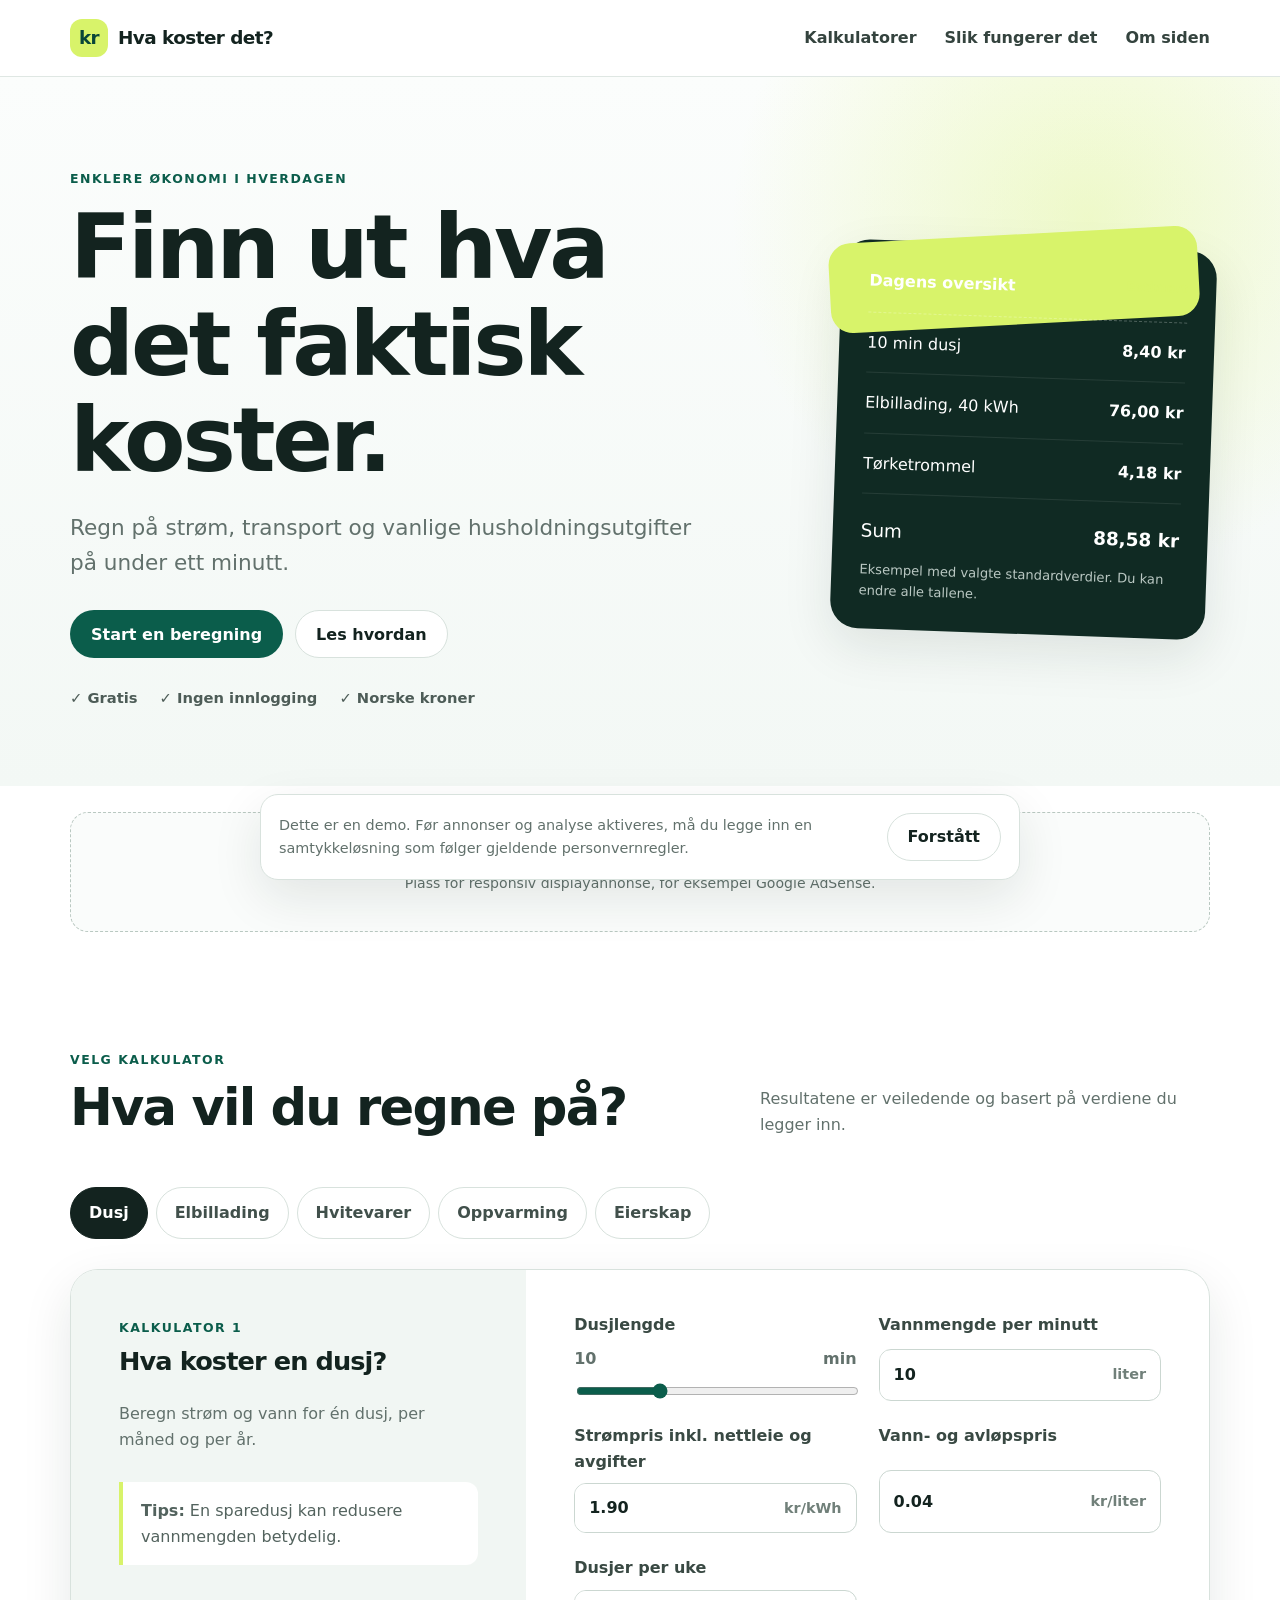
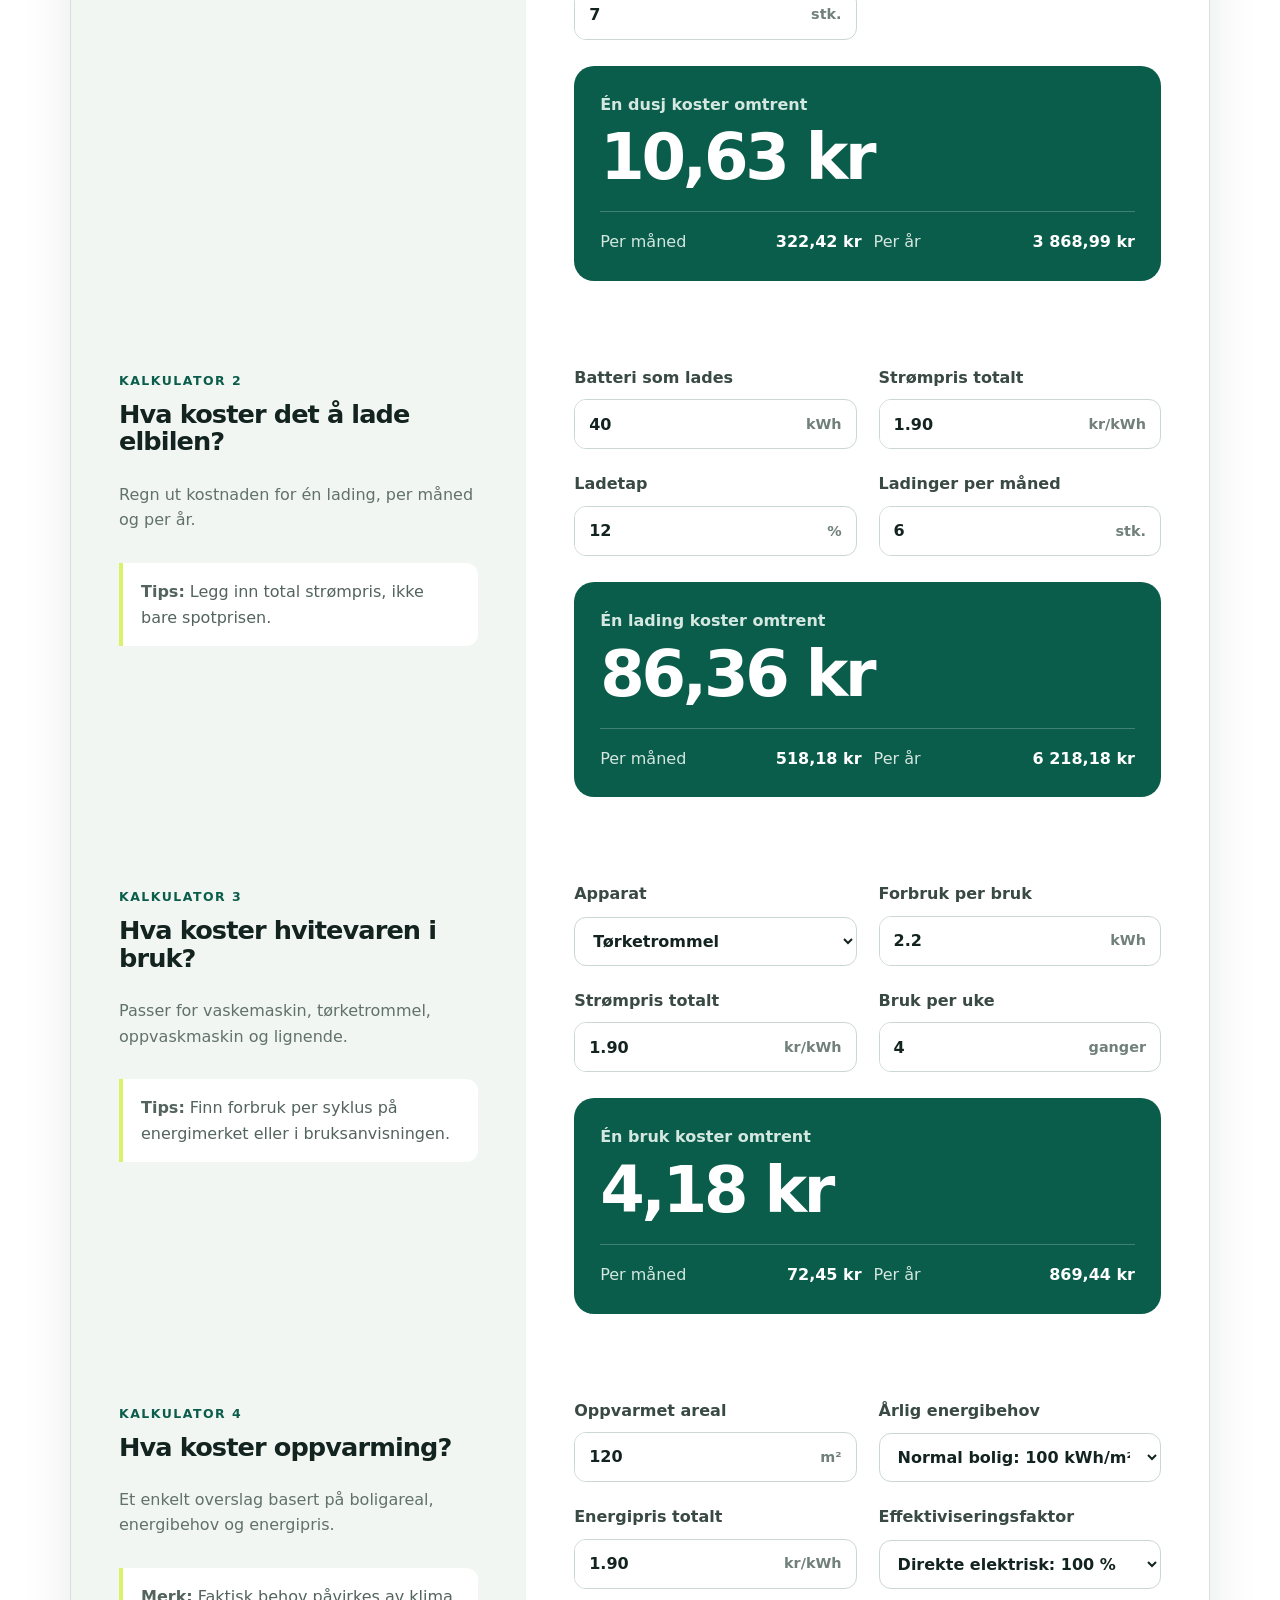
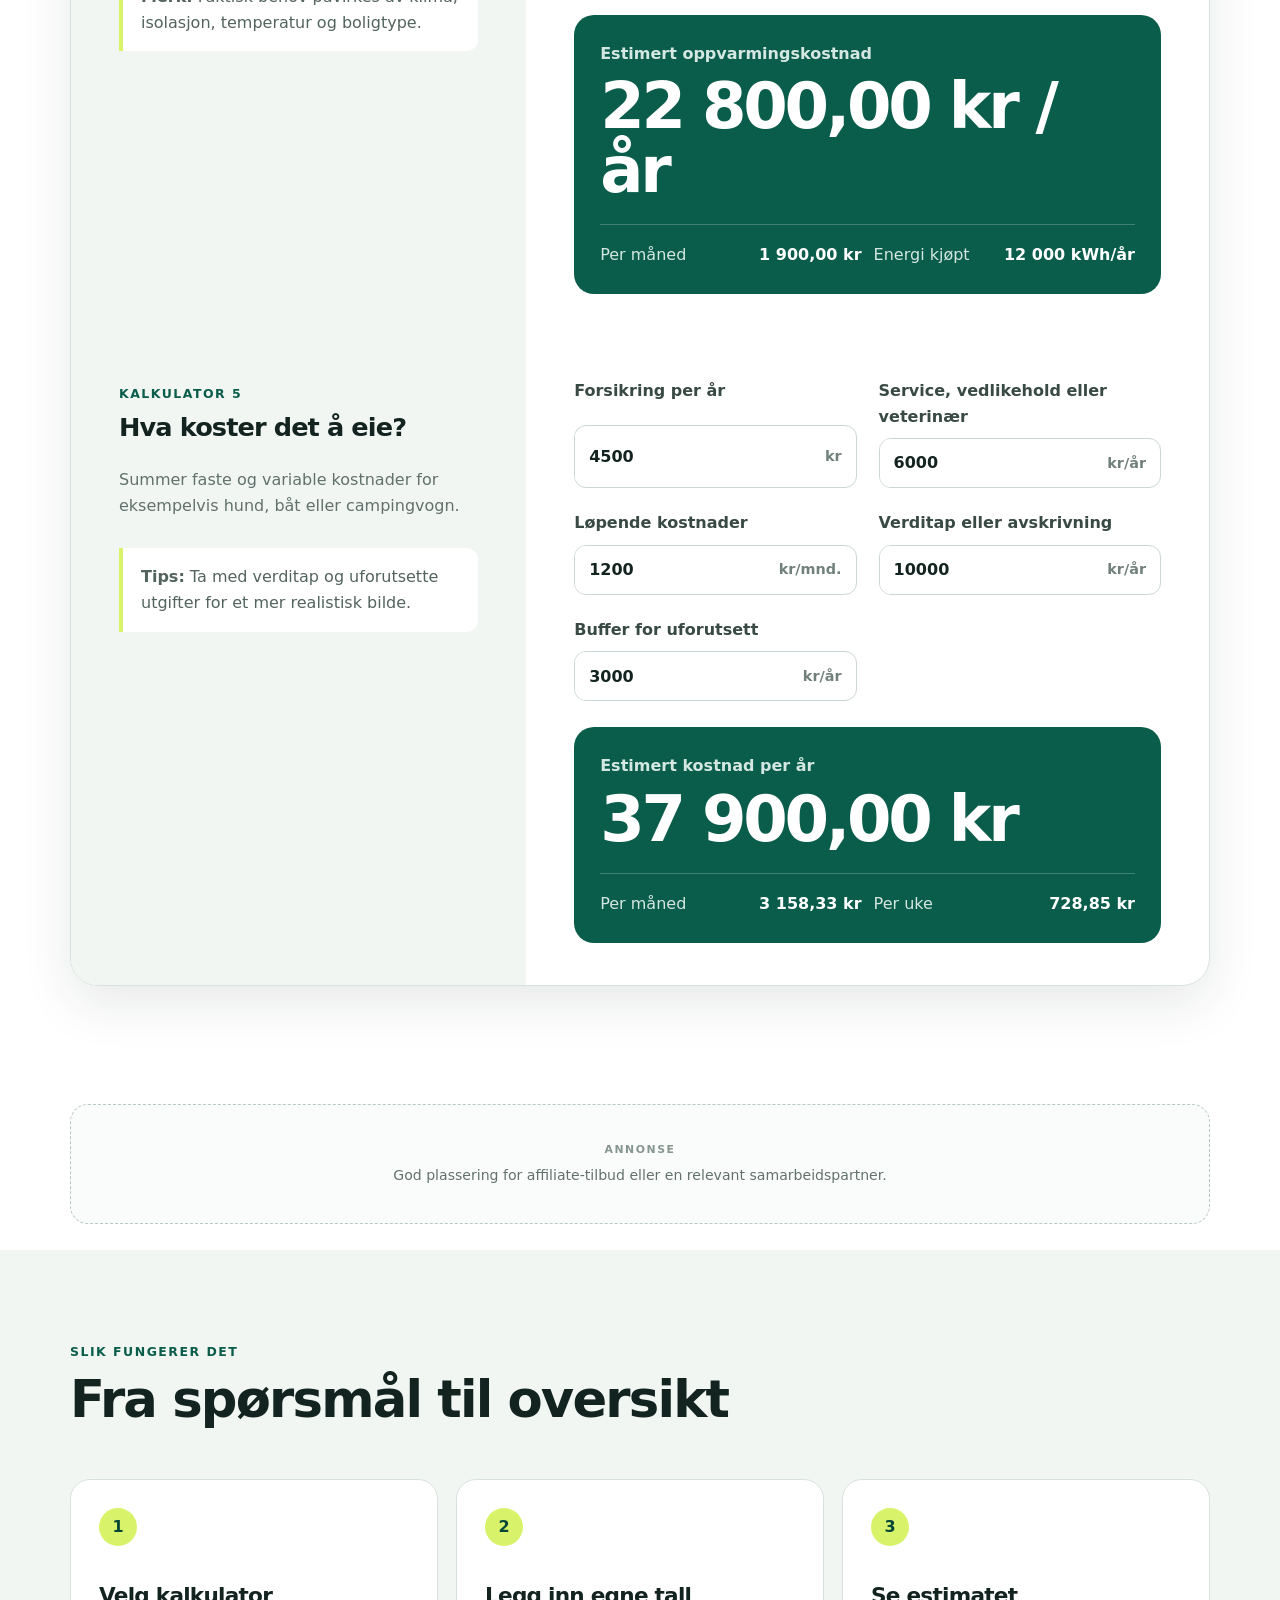
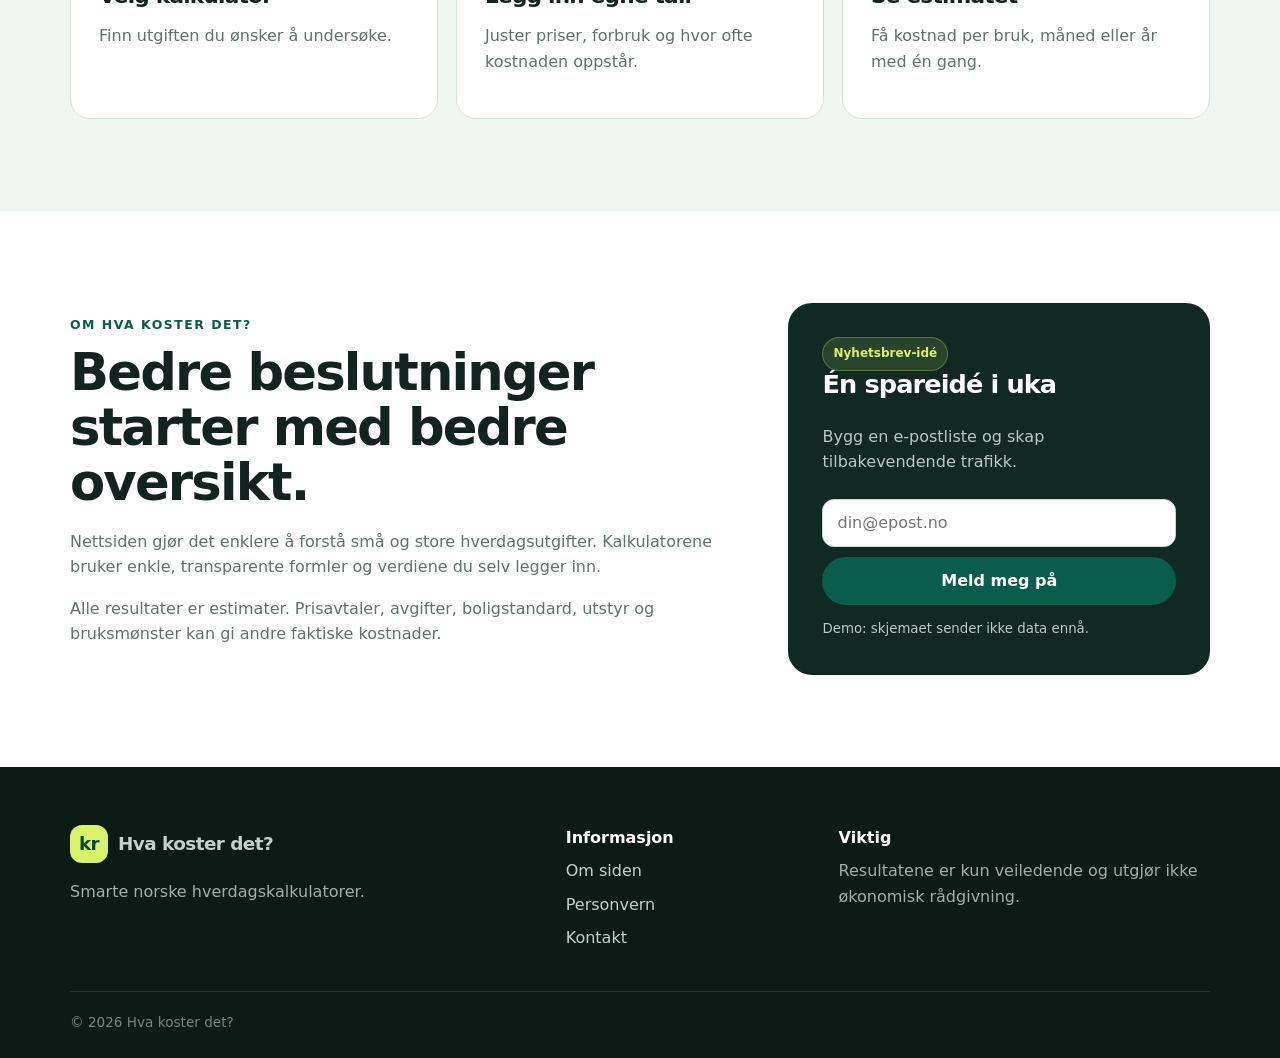
==== index.html @ 64b6b398 "Add files via upload" ====
<!doctype html>
<html lang="no">
<head>
  <meta charset="utf-8">
  <meta name="viewport" content="width=device-width, initial-scale=1">
  <title>Hva koster det? – Smarte norske hverdagskalkulatorer</title>
  <meta name="description" content="Regn ut hva det koster å dusje, lade elbil, bruke hvitevarer og varme opp boligen. Enkle kalkulatorer med norske kroner og priser.">
  <meta name="theme-color" content="#0b5d4b">
  <meta property="og:title" content="Hva koster det?">
  <meta property="og:description" content="Smarte kalkulatorer for norske hverdagsutgifter.">
  <meta property="og:type" content="website">
  <link rel="canonical" href="https://dittdomene.no/">
  <link rel="stylesheet" href="styles.css">
  <script type="application/ld+json">
  {
    "@context": "https://schema.org",
    "@type": "WebSite",
    "name": "Hva koster det?",
    "url": "https://dittdomene.no/",
    "description": "Smarte norske kalkulatorer for hverdagsutgifter."
  }
  </script>
</head>
<body>
  <a class="skip-link" href="#main">Gå til innhold</a>

  <header class="site-header">
    <div class="shell nav-wrap">
      <a class="brand" href="#top" aria-label="Hva koster det? forsiden">
        <span class="brand-mark">kr</span>
        <span>Hva koster det?</span>
      </a>
      <button class="menu-button" id="menuButton" aria-expanded="false" aria-controls="mainNav">Meny</button>
      <nav id="mainNav" class="main-nav" aria-label="Hovedmeny">
        <a href="#kalkulatorer">Kalkulatorer</a>
        <a href="#slik-fungerer-det">Slik fungerer det</a>
        <a href="#om">Om siden</a>
      </nav>
    </div>
  </header>

  <main id="main">
    <section class="hero" id="top">
      <div class="shell hero-grid">
        <div>
          <p class="eyebrow">Enklere økonomi i hverdagen</p>
          <h1>Finn ut hva det faktisk koster.</h1>
          <p class="hero-copy">Regn på strøm, transport og vanlige husholdningsutgifter på under ett minutt.</p>
          <div class="hero-actions">
            <a class="button primary" href="#kalkulatorer">Start en beregning</a>
            <a class="button secondary" href="#slik-fungerer-det">Les hvordan</a>
          </div>
          <div class="trust-row" aria-label="Fordeler">
            <span>✓ Gratis</span>
            <span>✓ Ingen innlogging</span>
            <span>✓ Norske kroner</span>
          </div>
        </div>
        <div class="hero-card" aria-label="Eksempel på kostnadsberegning">
          <div class="receipt-top">
            <span>Dagens oversikt</span>
            <span class="status-dot">Estimert</span>
          </div>
          <div class="receipt-item"><span>10 min dusj</span><strong>8,40 kr</strong></div>
          <div class="receipt-item"><span>Elbillading, 40 kWh</span><strong>76,00 kr</strong></div>
          <div class="receipt-item"><span>Tørketrommel</span><strong>4,18 kr</strong></div>
          <div class="receipt-total"><span>Sum</span><strong>88,58 kr</strong></div>
          <p>Eksempel med valgte standardverdier. Du kan endre alle tallene.</p>
        </div>
      </div>
    </section>

    <section class="ad-section shell" aria-label="Annonseplass">
      <div class="ad-slot">
        <span>Annonse</span>
        <p>Plass for responsiv displayannonse, for eksempel Google AdSense.</p>
      </div>
    </section>

    <section class="section shell" id="kalkulatorer">
      <div class="section-heading">
        <div>
          <p class="eyebrow">Velg kalkulator</p>
          <h2>Hva vil du regne på?</h2>
        </div>
        <p>Resultatene er veiledende og basert på verdiene du legger inn.</p>
      </div>

      <div class="calculator-tabs" role="tablist" aria-label="Kalkulatorer">
        <button class="tab active" role="tab" aria-selected="true" aria-controls="panel-shower" id="tab-shower" data-tab="shower">Dusj</button>
        <button class="tab" role="tab" aria-selected="false" aria-controls="panel-ev" id="tab-ev" data-tab="ev">Elbillading</button>
        <button class="tab" role="tab" aria-selected="false" aria-controls="panel-appliance" id="tab-appliance" data-tab="appliance">Hvitevarer</button>
        <button class="tab" role="tab" aria-selected="false" aria-controls="panel-heating" id="tab-heating" data-tab="heating">Oppvarming</button>
        <button class="tab" role="tab" aria-selected="false" aria-controls="panel-ownership" id="tab-ownership" data-tab="ownership">Eierskap</button>
      </div>

      <div class="calculator-shell">
        <section class="calculator-panel active" role="tabpanel" id="panel-shower" aria-labelledby="tab-shower">
          <div class="calc-copy">
            <p class="eyebrow">Kalkulator 1</p>
            <h3>Hva koster en dusj?</h3>
            <p>Beregn strøm og vann for én dusj, per måned og per år.</p>
            <div class="tip-box"><strong>Tips:</strong> En sparedusj kan redusere vannmengden betydelig.</div>
          </div>
          <form class="calc-form" data-calculator="shower">
            <label>Dusjlengde <span><output id="showerMinutesOut">10</output> min</span>
              <input id="showerMinutes" type="range" min="2" max="30" step="1" value="10">
            </label>
            <label>Vannmengde per minutt
              <div class="input-unit"><input id="showerFlow" type="number" min="3" max="25" step="0.5" value="10"><span>liter</span></div>
            </label>
            <label>Strømpris inkl. nettleie og avgifter
              <div class="input-unit"><input id="showerPowerPrice" type="number" min="0" step="0.01" value="1.90"><span>kr/kWh</span></div>
            </label>
            <label>Vann- og avløpspris
              <div class="input-unit"><input id="showerWaterPrice" type="number" min="0" step="0.01" value="0.04"><span>kr/liter</span></div>
            </label>
            <label>Dusjer per uke
              <div class="input-unit"><input id="showersPerWeek" type="number" min="1" max="30" step="1" value="7"><span>stk.</span></div>
            </label>
            <div class="result-card" aria-live="polite">
              <span>Én dusj koster omtrent</span>
              <strong id="showerResult">–</strong>
              <div class="result-grid"><span>Per måned <b id="showerMonthly">–</b></span><span>Per år <b id="showerYearly">–</b></span></div>
            </div>
          </form>
        </section>

        <section class="calculator-panel" role="tabpanel" id="panel-ev" aria-labelledby="tab-ev" hidden>
          <div class="calc-copy">
            <p class="eyebrow">Kalkulator 2</p>
            <h3>Hva koster det å lade elbilen?</h3>
            <p>Regn ut kostnaden for én lading, per måned og per år.</p>
            <div class="tip-box"><strong>Tips:</strong> Legg inn total strømpris, ikke bare spotprisen.</div>
          </div>
          <form class="calc-form" data-calculator="ev">
            <label>Batteri som lades
              <div class="input-unit"><input id="evKwh" type="number" min="1" step="1" value="40"><span>kWh</span></div>
            </label>
            <label>Strømpris totalt
              <div class="input-unit"><input id="evPrice" type="number" min="0" step="0.01" value="1.90"><span>kr/kWh</span></div>
            </label>
            <label>Ladetap
              <div class="input-unit"><input id="evLoss" type="number" min="0" max="40" step="1" value="12"><span>%</span></div>
            </label>
            <label>Ladinger per måned
              <div class="input-unit"><input id="evCharges" type="number" min="1" max="60" step="1" value="6"><span>stk.</span></div>
            </label>
            <div class="result-card" aria-live="polite">
              <span>Én lading koster omtrent</span>
              <strong id="evResult">–</strong>
              <div class="result-grid"><span>Per måned <b id="evMonthly">–</b></span><span>Per år <b id="evYearly">–</b></span></div>
            </div>
          </form>
        </section>

        <section class="calculator-panel" role="tabpanel" id="panel-appliance" aria-labelledby="tab-appliance" hidden>
          <div class="calc-copy">
            <p class="eyebrow">Kalkulator 3</p>
            <h3>Hva koster hvitevaren i bruk?</h3>
            <p>Passer for vaskemaskin, tørketrommel, oppvaskmaskin og lignende.</p>
            <div class="tip-box"><strong>Tips:</strong> Finn forbruk per syklus på energimerket eller i bruksanvisningen.</div>
          </div>
          <form class="calc-form" data-calculator="appliance">
            <label>Apparat
              <select id="appliancePreset">
                <option value="1.1">Vaskemaskin</option>
                <option value="2.2" selected>Tørketrommel</option>
                <option value="0.9">Oppvaskmaskin</option>
                <option value="0.6">Stekeovn, én time</option>
                <option value="custom">Egendefinert</option>
              </select>
            </label>
            <label>Forbruk per bruk
              <div class="input-unit"><input id="applianceKwh" type="number" min="0" step="0.01" value="2.2"><span>kWh</span></div>
            </label>
            <label>Strømpris totalt
              <div class="input-unit"><input id="appliancePrice" type="number" min="0" step="0.01" value="1.90"><span>kr/kWh</span></div>
            </label>
            <label>Bruk per uke
              <div class="input-unit"><input id="applianceUses" type="number" min="1" max="100" step="1" value="4"><span>ganger</span></div>
            </label>
            <div class="result-card" aria-live="polite">
              <span>Én bruk koster omtrent</span>
              <strong id="applianceResult">–</strong>
              <div class="result-grid"><span>Per måned <b id="applianceMonthly">–</b></span><span>Per år <b id="applianceYearly">–</b></span></div>
            </div>
          </form>
        </section>

        <section class="calculator-panel" role="tabpanel" id="panel-heating" aria-labelledby="tab-heating" hidden>
          <div class="calc-copy">
            <p class="eyebrow">Kalkulator 4</p>
            <h3>Hva koster oppvarming?</h3>
            <p>Et enkelt overslag basert på boligareal, energibehov og energipris.</p>
            <div class="tip-box"><strong>Merk:</strong> Faktisk behov påvirkes av klima, isolasjon, temperatur og boligtype.</div>
          </div>
          <form class="calc-form" data-calculator="heating">
            <label>Oppvarmet areal
              <div class="input-unit"><input id="heatingArea" type="number" min="10" step="1" value="120"><span>m²</span></div>
            </label>
            <label>Årlig energibehov
              <select id="heatingNeed">
                <option value="60">Godt isolert: 60 kWh/m²</option>
                <option value="100" selected>Normal bolig: 100 kWh/m²</option>
                <option value="150">Eldre bolig: 150 kWh/m²</option>
                <option value="200">Høyt behov: 200 kWh/m²</option>
              </select>
            </label>
            <label>Energipris totalt
              <div class="input-unit"><input id="heatingPrice" type="number" min="0" step="0.01" value="1.90"><span>kr/kWh</span></div>
            </label>
            <label>Effektiviseringsfaktor
              <select id="heatingFactor">
                <option value="1">Direkte elektrisk: 100 %</option>
                <option value="0.42">Varmepumpe, anslag: 42 % kjøpt energi</option>
                <option value="0.75">Blandet oppvarming: 75 %</option>
              </select>
            </label>
            <div class="result-card" aria-live="polite">
              <span>Estimert oppvarmingskostnad</span>
              <strong id="heatingResult">–</strong>
              <div class="result-grid"><span>Per måned <b id="heatingMonthly">–</b></span><span>Energi kjøpt <b id="heatingEnergy">–</b></span></div>
            </div>
          </form>
        </section>

        <section class="calculator-panel" role="tabpanel" id="panel-ownership" aria-labelledby="tab-ownership" hidden>
          <div class="calc-copy">
            <p class="eyebrow">Kalkulator 5</p>
            <h3>Hva koster det å eie?</h3>
            <p>Summer faste og variable kostnader for eksempelvis hund, båt eller campingvogn.</p>
            <div class="tip-box"><strong>Tips:</strong> Ta med verditap og uforutsette utgifter for et mer realistisk bilde.</div>
          </div>
          <form class="calc-form" data-calculator="ownership">
            <label>Forsikring per år
              <div class="input-unit"><input id="ownerInsurance" type="number" min="0" step="100" value="4500"><span>kr</span></div>
            </label>
            <label>Service, vedlikehold eller veterinær
              <div class="input-unit"><input id="ownerMaintenance" type="number" min="0" step="100" value="6000"><span>kr/år</span></div>
            </label>
            <label>Løpende kostnader
              <div class="input-unit"><input id="ownerRunning" type="number" min="0" step="100" value="1200"><span>kr/mnd.</span></div>
            </label>
            <label>Verditap eller avskrivning
              <div class="input-unit"><input id="ownerDepreciation" type="number" min="0" step="100" value="10000"><span>kr/år</span></div>
            </label>
            <label>Buffer for uforutsett
              <div class="input-unit"><input id="ownerBuffer" type="number" min="0" step="100" value="3000"><span>kr/år</span></div>
            </label>
            <div class="result-card" aria-live="polite">
              <span>Estimert kostnad per år</span>
              <strong id="ownerResult">–</strong>
              <div class="result-grid"><span>Per måned <b id="ownerMonthly">–</b></span><span>Per uke <b id="ownerWeekly">–</b></span></div>
            </div>
          </form>
        </section>
      </div>
    </section>

    <section class="ad-section shell" aria-label="Annonseplass">
      <div class="ad-slot horizontal">
        <span>Annonse</span>
        <p>God plassering for affiliate-tilbud eller en relevant samarbeidspartner.</p>
      </div>
    </section>

    <section class="section muted-section" id="slik-fungerer-det">
      <div class="shell">
        <div class="section-heading narrow">
          <div>
            <p class="eyebrow">Slik fungerer det</p>
            <h2>Fra spørsmål til oversikt</h2>
          </div>
        </div>
        <div class="steps">
          <article><span>1</span><h3>Velg kalkulator</h3><p>Finn utgiften du ønsker å undersøke.</p></article>
          <article><span>2</span><h3>Legg inn egne tall</h3><p>Juster priser, forbruk og hvor ofte kostnaden oppstår.</p></article>
          <article><span>3</span><h3>Se estimatet</h3><p>Få kostnad per bruk, måned eller år med én gang.</p></article>
        </div>
      </div>
    </section>

    <section class="section shell content-grid" id="om">
      <article>
        <p class="eyebrow">Om Hva koster det?</p>
        <h2>Bedre beslutninger starter med bedre oversikt.</h2>
        <p>Nettsiden gjør det enklere å forstå små og store hverdagsutgifter. Kalkulatorene bruker enkle, transparente formler og verdiene du selv legger inn.</p>
        <p>Alle resultater er estimater. Prisavtaler, avgifter, boligstandard, utstyr og bruksmønster kan gi andre faktiske kostnader.</p>
      </article>
      <aside class="newsletter-card">
        <span class="pill">Nyhetsbrev-idé</span>
        <h3>Én spareidé i uka</h3>
        <p>Bygg en e-postliste og skap tilbakevendende trafikk.</p>
        <form id="newsletterForm">
          <label class="sr-only" for="email">E-postadresse</label>
          <input id="email" type="email" placeholder="din@epost.no" required>
          <button class="button primary" type="submit">Meld meg på</button>
        </form>
        <small id="newsletterMessage">Demo: skjemaet sender ikke data ennå.</small>
      </aside>
    </section>
  </main>

  <footer class="site-footer">
    <div class="shell footer-grid">
      <div>
        <a class="brand footer-brand" href="#top"><span class="brand-mark">kr</span><span>Hva koster det?</span></a>
        <p>Smarte norske hverdagskalkulatorer.</p>
      </div>
      <div>
        <strong>Informasjon</strong>
        <a href="#om">Om siden</a>
        <a href="personvern.html">Personvern</a>
        <a href="kontakt.html">Kontakt</a>
      </div>
      <div>
        <strong>Viktig</strong>
        <p>Resultatene er kun veiledende og utgjør ikke økonomisk rådgivning.</p>
      </div>
    </div>
    <div class="shell copyright">© <span id="year"></span> Hva koster det?</div>
  </footer>

  <div class="cookie-banner" id="cookieBanner" role="dialog" aria-label="Informasjon om informasjonskapsler">
    <p>Dette er en demo. Før annonser og analyse aktiveres, må du legge inn en samtykkeløsning som følger gjeldende personvernregler.</p>
    <button class="button secondary" id="cookieClose">Forstått</button>
  </div>

  <script src="app.js" defer></script>
</body>
</html>
---- styles.css ----
:root {
  --ink: #13231f;
  --muted: #62716c;
  --surface: #ffffff;
  --soft: #f1f6f3;
  --soft-2: #e6f0eb;
  --brand: #0b5d4b;
  --brand-dark: #084638;
  --accent: #d8f36a;
  --line: #d8e2dd;
  --shadow: 0 18px 50px rgba(19, 35, 31, .10);
  --radius: 22px;
}

* { box-sizing: border-box; }
html { scroll-behavior: smooth; }
body {
  margin: 0;
  color: var(--ink);
  background: var(--surface);
  font-family: Inter, ui-sans-serif, system-ui, -apple-system, BlinkMacSystemFont, "Segoe UI", sans-serif;
  line-height: 1.6;
}
button, input, select { font: inherit; }
a { color: inherit; }
img { max-width: 100%; }

.shell { width: min(1140px, calc(100% - 40px)); margin-inline: auto; }
.section { padding: 92px 0; }
.eyebrow {
  margin: 0 0 10px;
  color: var(--brand);
  font-size: .78rem;
  font-weight: 800;
  letter-spacing: .12em;
  text-transform: uppercase;
}
h1, h2, h3 { line-height: 1.08; letter-spacing: -.035em; margin-top: 0; }
h1 { font-size: clamp(3rem, 7vw, 6.6rem); margin-bottom: 22px; max-width: 900px; }
h2 { font-size: clamp(2.1rem, 4vw, 4rem); margin-bottom: 18px; }
h3 { font-size: clamp(1.35rem, 2vw, 2rem); }
p { color: var(--muted); }

.skip-link { position: absolute; left: -9999px; top: 10px; background: white; padding: 10px 14px; z-index: 100; }
.skip-link:focus { left: 10px; }
.site-header {
  position: sticky; top: 0; z-index: 50;
  background: rgba(255,255,255,.88);
  backdrop-filter: blur(14px);
  border-bottom: 1px solid rgba(216,226,221,.8);
}
.nav-wrap { min-height: 76px; display: flex; align-items: center; justify-content: space-between; gap: 24px; }
.brand { display: inline-flex; align-items: center; gap: 10px; text-decoration: none; font-weight: 850; letter-spacing: -.03em; font-size: 1.15rem; }
.brand-mark { display: grid; place-items: center; width: 38px; height: 38px; border-radius: 12px; background: var(--accent); color: var(--brand-dark); font-weight: 900; }
.main-nav { display: flex; gap: 28px; }
.main-nav a { text-decoration: none; color: #34433e; font-weight: 650; }
.main-nav a:hover { color: var(--brand); }
.menu-button { display: none; border: 1px solid var(--line); border-radius: 10px; padding: 8px 12px; background: white; }

.hero { padding: 92px 0 76px; background: radial-gradient(circle at 85% 20%, rgba(216,243,106,.34), transparent 29%), linear-gradient(180deg,#fbfdfc 0%,#f3f8f5 100%); overflow: hidden; }
.hero-grid { display: grid; grid-template-columns: 1.3fr .7fr; gap: 70px; align-items: center; }
.hero-copy { font-size: clamp(1.1rem, 2vw, 1.35rem); max-width: 650px; margin-bottom: 30px; }
.hero-actions { display: flex; flex-wrap: wrap; gap: 12px; }
.button { display: inline-flex; align-items: center; justify-content: center; min-height: 48px; padding: 0 20px; border-radius: 999px; border: 1px solid transparent; font-weight: 800; text-decoration: none; cursor: pointer; }
.button.primary { color: white; background: var(--brand); }
.button.primary:hover { background: var(--brand-dark); }
.button.secondary { background: white; border-color: var(--line); color: var(--ink); }
.trust-row { display: flex; flex-wrap: wrap; gap: 22px; margin-top: 28px; color: #4d5c57; font-weight: 700; font-size: .92rem; }
.hero-card { position: relative; background: #102a23; color: white; border-radius: 28px; padding: 28px; box-shadow: var(--shadow); transform: rotate(2deg); }
.hero-card:before { content: ""; position: absolute; inset: -10px 18px auto -12px; height: 90px; background: var(--accent); border-radius: 22px; z-index: -1; transform: rotate(-5deg); }
.hero-card p { color: #bac8c3; font-size: .82rem; margin-bottom: 0; }
.receipt-top, .receipt-item, .receipt-total { display: flex; justify-content: space-between; gap: 20px; }
.receipt-top { padding-bottom: 18px; border-bottom: 1px dashed rgba(255,255,255,.25); font-weight: 800; }
.status-dot { color: var(--accent); font-size: .8rem; }
.receipt-item { padding: 17px 0; border-bottom: 1px solid rgba(255,255,255,.09); }
.receipt-total { padding-top: 22px; font-size: 1.15rem; }

.ad-section { padding: 26px 0; }
.ad-slot { min-height: 120px; display: grid; place-items: center; align-content: center; text-align: center; border: 1px dashed #b9c8c1; border-radius: 18px; background: #fafcfb; }
.ad-slot span { font-size: .68rem; font-weight: 800; letter-spacing: .14em; text-transform: uppercase; color: #87958f; }
.ad-slot p { margin: 5px 20px 0; font-size: .88rem; }

.section-heading { display: flex; align-items: end; justify-content: space-between; gap: 40px; margin-bottom: 34px; }
.section-heading > p { max-width: 450px; }
.calculator-tabs { display: flex; gap: 8px; overflow-x: auto; padding-bottom: 10px; scrollbar-width: thin; }
.tab { white-space: nowrap; border: 1px solid var(--line); background: white; color: #41504b; border-radius: 999px; padding: 12px 18px; font-weight: 800; cursor: pointer; }
.tab.active { background: var(--ink); border-color: var(--ink); color: white; }
.calculator-shell { margin-top: 20px; border: 1px solid var(--line); border-radius: 28px; overflow: hidden; box-shadow: var(--shadow); }
.calculator-panel { display: grid; grid-template-columns: .8fr 1.2fr; }
.calc-copy { padding: 48px; background: var(--soft); }
.calc-copy p { max-width: 420px; }
.tip-box { margin-top: 30px; border-left: 4px solid var(--accent); background: white; padding: 16px 18px; border-radius: 0 12px 12px 0; color: #53635e; }
.calc-form { padding: 42px 48px; display: grid; grid-template-columns: repeat(2,minmax(0,1fr)); gap: 22px; align-content: start; }
.calc-form label { display: grid; gap: 9px; color: #394943; font-weight: 750; }
.calc-form label > span { display: flex; justify-content: space-between; color: var(--muted); font-weight: 600; }
input, select { width: 100%; min-height: 48px; border: 1px solid #cbd7d1; border-radius: 12px; background: white; color: var(--ink); padding: 0 14px; }
input:focus, select:focus, button:focus-visible, a:focus-visible { outline: 3px solid rgba(11,93,75,.22); outline-offset: 2px; }
input[type="range"] { min-height: auto; padding: 0; accent-color: var(--brand); border: 0; }
.input-unit { display: grid; grid-template-columns: 1fr auto; align-items: center; border: 1px solid #cbd7d1; border-radius: 12px; overflow: hidden; }
.input-unit:focus-within { outline: 3px solid rgba(11,93,75,.22); outline-offset: 2px; }
.input-unit input { border: 0; border-radius: 0; outline: 0; }
.input-unit span { padding: 0 14px; color: #71807a; font-size: .9rem; }
.result-card { grid-column: 1 / -1; background: var(--brand); color: white; border-radius: 20px; padding: 26px; margin-top: 4px; }
.result-card > span { color: #d4e7e1; font-weight: 700; }
.result-card > strong { display: block; font-size: clamp(2.3rem, 5vw, 4.4rem); letter-spacing: -.05em; line-height: 1; margin: 8px 0 22px; }
.result-grid { display: grid; grid-template-columns: 1fr 1fr; gap: 12px; border-top: 1px solid rgba(255,255,255,.22); padding-top: 17px; }
.result-grid span { display: flex; justify-content: space-between; gap: 15px; color: #d4e7e1; }
.result-grid b { color: white; }

.muted-section { background: var(--soft); }
.narrow { max-width: 700px; }
.steps { display: grid; grid-template-columns: repeat(3,1fr); gap: 18px; }
.steps article { background: white; border: 1px solid var(--line); border-radius: 20px; padding: 28px; }
.steps article > span { display: grid; place-items: center; width: 38px; height: 38px; border-radius: 50%; background: var(--accent); color: var(--brand-dark); font-weight: 900; margin-bottom: 38px; }
.steps h3 { font-size: 1.35rem; margin-bottom: 10px; }

.content-grid { display: grid; grid-template-columns: 1fr .65fr; gap: 70px; align-items: center; }
.newsletter-card { background: #102a23; color: white; border-radius: 24px; padding: 34px; }
.newsletter-card p, .newsletter-card small { color: #b8c8c2; }
.newsletter-card form { display: grid; gap: 10px; margin: 24px 0 10px; }
.pill { display: inline-block; background: rgba(216,243,106,.13); color: var(--accent); border: 1px solid rgba(216,243,106,.28); border-radius: 999px; padding: 6px 10px; font-size: .75rem; font-weight: 800; }

.site-footer { background: #0b1c17; color: white; padding: 58px 0 24px; }
.footer-grid { display: grid; grid-template-columns: 1.2fr .6fr 1fr; gap: 50px; }
.footer-grid > div { display: grid; align-content: start; gap: 8px; }
.footer-grid a { color: #c3d0cc; text-decoration: none; }
.footer-grid p { color: #9fafaa; margin: 0; }
.footer-brand { margin-bottom: 8px; }
.copyright { color: #74857f; border-top: 1px solid rgba(255,255,255,.1); margin-top: 40px; padding-top: 20px; font-size: .85rem; }
.cookie-banner { position: fixed; left: 20px; right: 20px; bottom: 20px; z-index: 80; max-width: 760px; margin-inline: auto; display: flex; align-items: center; gap: 20px; background: white; border: 1px solid var(--line); box-shadow: var(--shadow); border-radius: 18px; padding: 18px; }
.cookie-banner p { margin: 0; font-size: .9rem; }
.cookie-banner[hidden] { display: none; }
.sr-only { position: absolute; width: 1px; height: 1px; padding: 0; margin: -1px; overflow: hidden; clip: rect(0,0,0,0); white-space: nowrap; border: 0; }

@media (max-width: 900px) {
  .hero-grid, .calculator-panel, .content-grid { grid-template-columns: 1fr; }
  .hero-card { max-width: 580px; }
  .calc-copy { padding: 36px; }
  .calc-form { padding: 36px; }
  .steps { grid-template-columns: 1fr; }
  .footer-grid { grid-template-columns: 1fr 1fr; }
}

@media (max-width: 680px) {
  .shell { width: min(100% - 24px, 1140px); }
  .section { padding: 68px 0; }
  .hero { padding-top: 62px; }
  .hero-grid { gap: 42px; }
  .main-nav { display: none; position: absolute; top: 68px; right: 12px; flex-direction: column; gap: 0; background: white; border: 1px solid var(--line); border-radius: 14px; box-shadow: var(--shadow); padding: 8px; min-width: 200px; }
  .main-nav.open { display: flex; }
  .main-nav a { padding: 12px; }
  .menu-button { display: block; }
  .section-heading { display: block; }
  .calc-copy, .calc-form { padding: 26px 20px; }
  .calc-form { grid-template-columns: 1fr; }
  .result-grid { grid-template-columns: 1fr; }
  .footer-grid { grid-template-columns: 1fr; }
  .cookie-banner { align-items: stretch; flex-direction: column; }
}
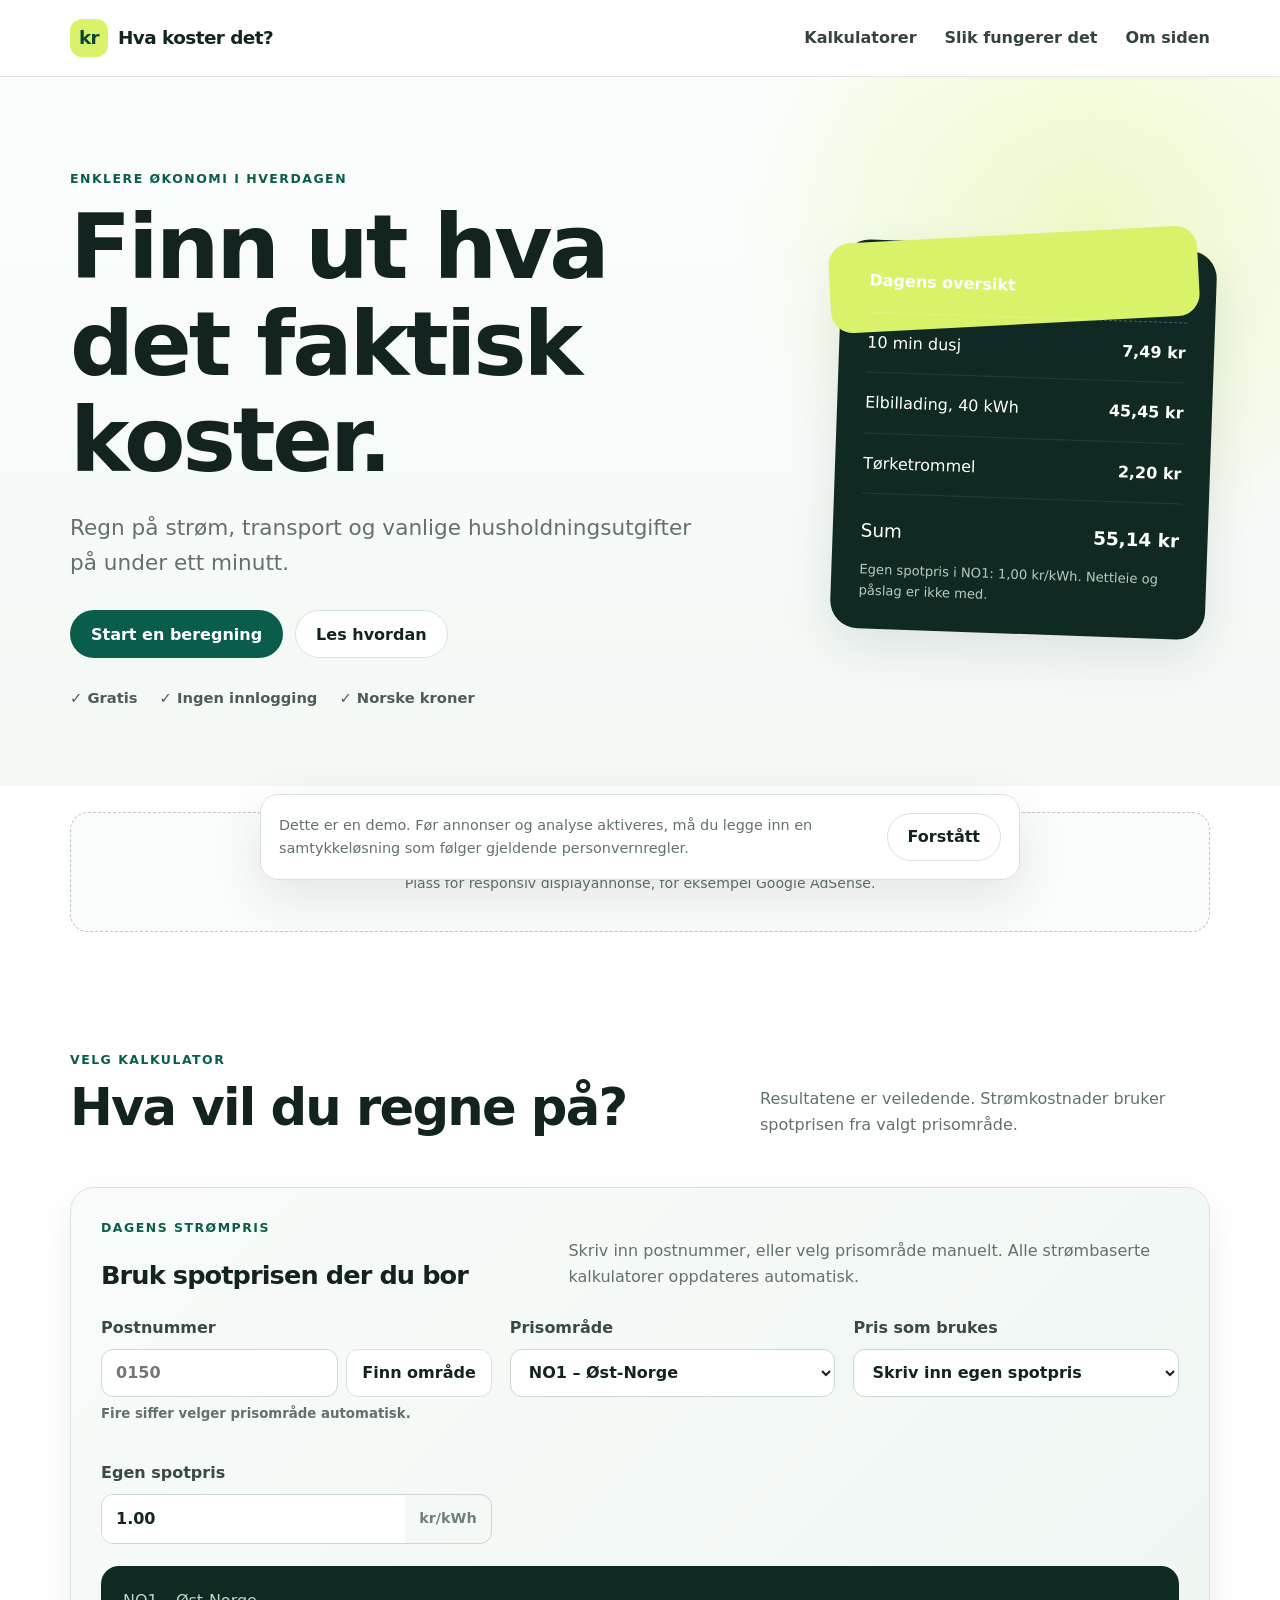
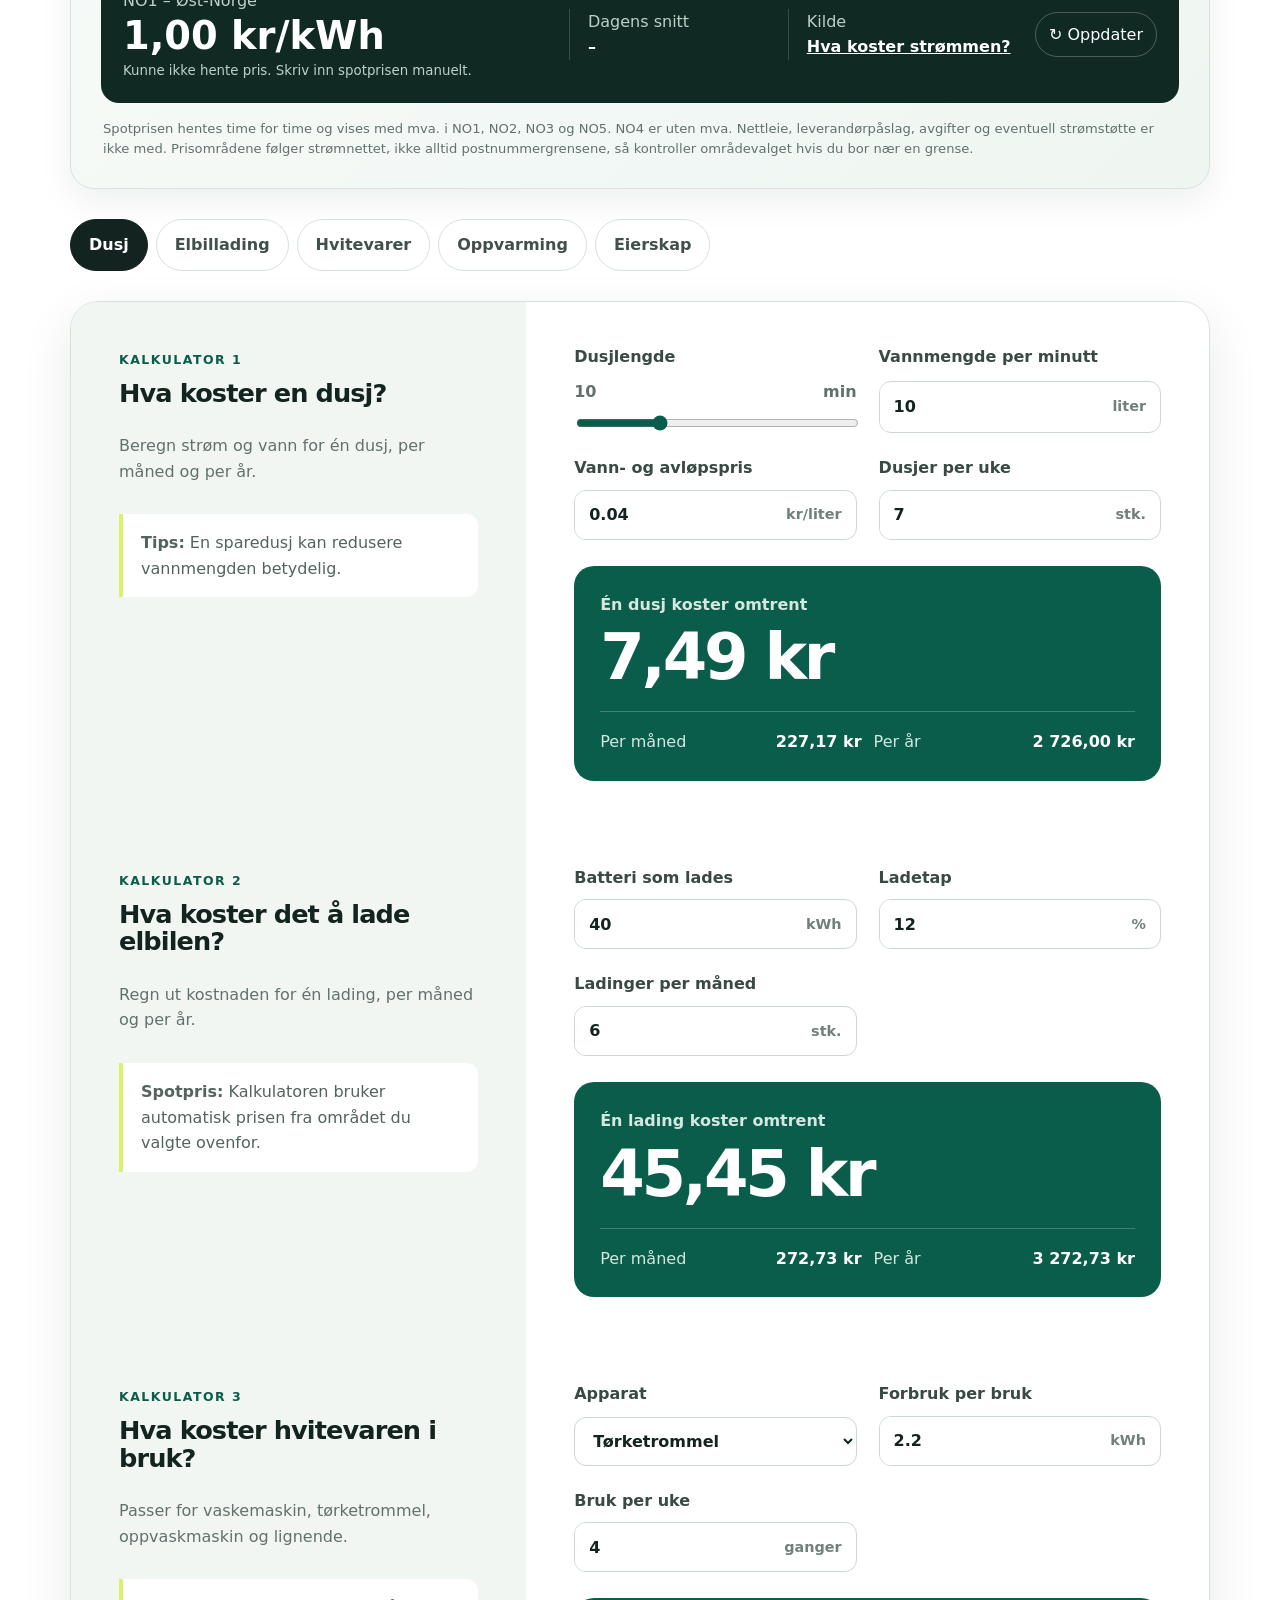
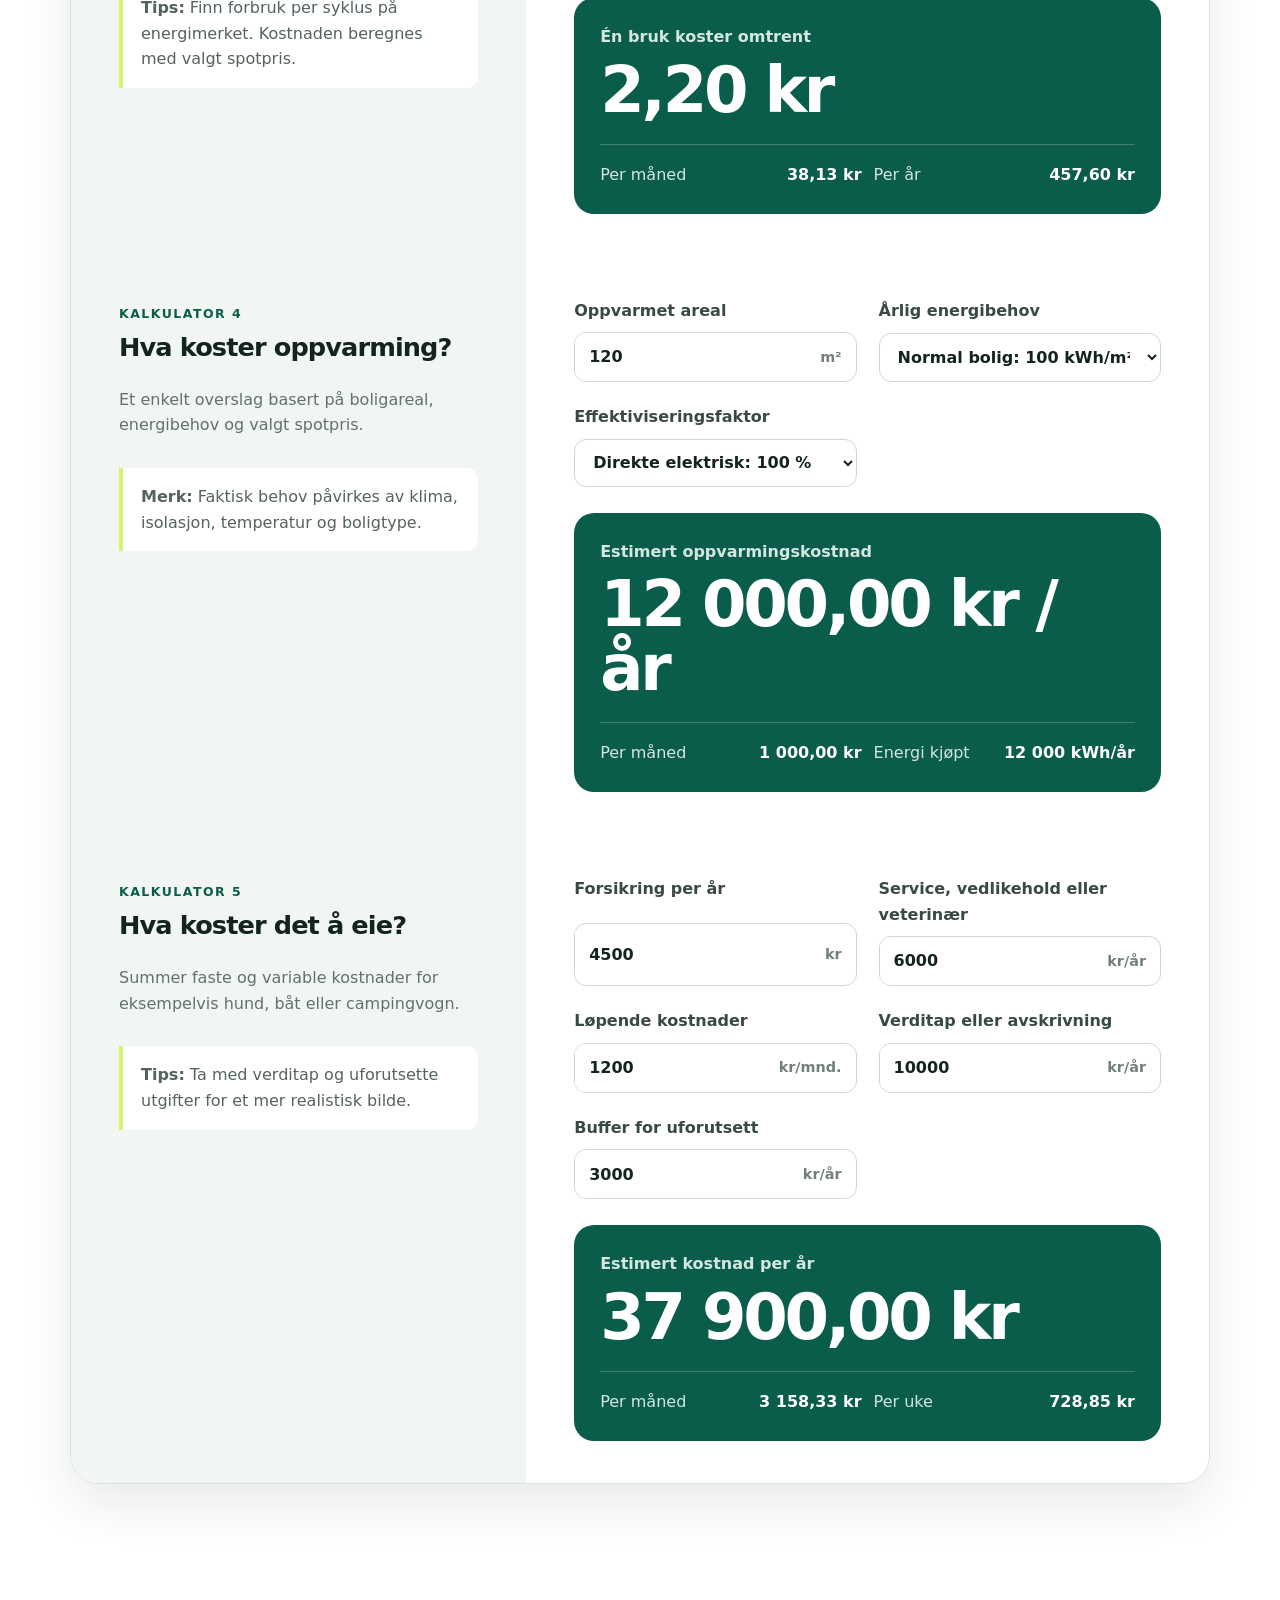
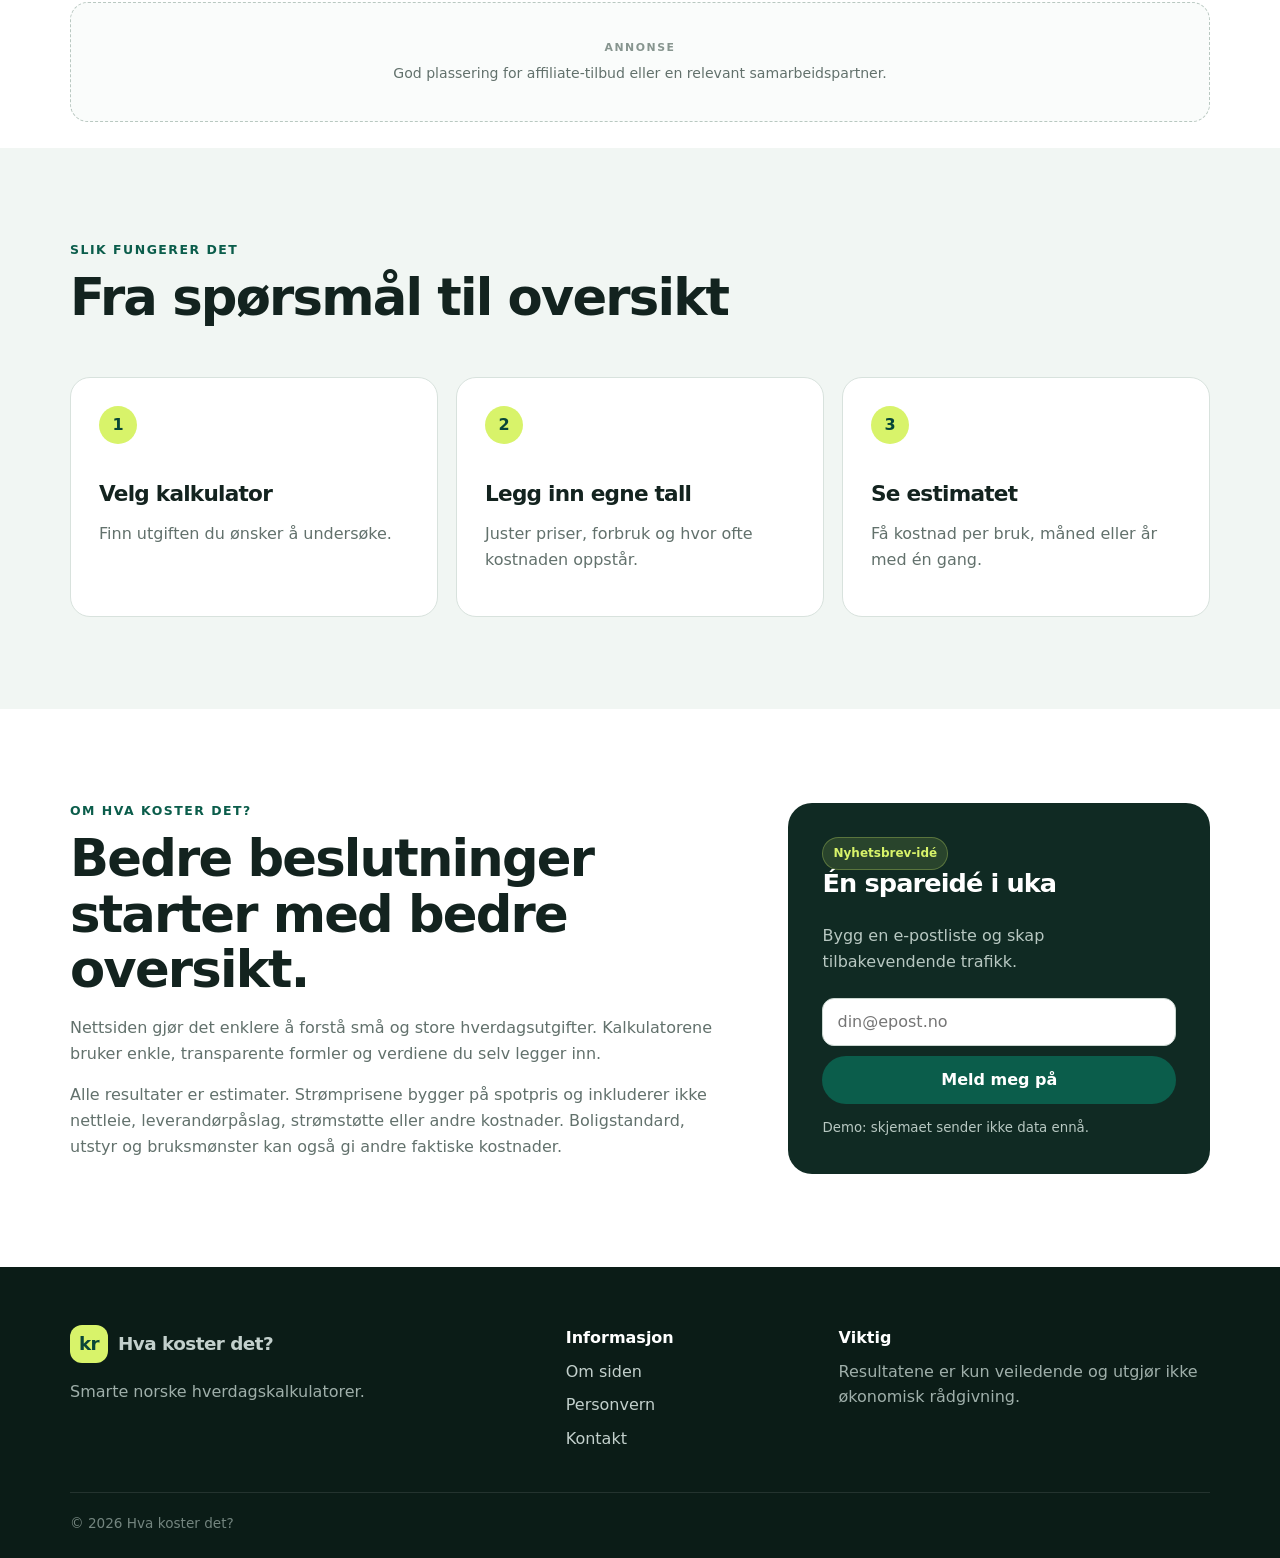
==== commit 8c2cf4fc: "Add files via upload" ====
--- a/index.html
+++ b/index.html
@@ -4,7 +4,7 @@
   <meta charset="utf-8">
   <meta name="viewport" content="width=device-width, initial-scale=1">
   <title>Hva koster det? – Smarte norske hverdagskalkulatorer</title>
-  <meta name="description" content="Regn ut hva det koster å dusje, lade elbil, bruke hvitevarer og varme opp boligen. Enkle kalkulatorer med norske kroner og priser.">
+  <meta name="description" content="Regn ut hva det koster å dusje, lade elbil, bruke hvitevarer og varme opp boligen med dagens spotpris i ditt norske prisområde.">
   <meta name="theme-color" content="#0b5d4b">
   <meta property="og:title" content="Hva koster det?">
   <meta property="og:description" content="Smarte kalkulatorer for norske hverdagsutgifter.">
@@ -61,11 +61,11 @@
             <span>Dagens oversikt</span>
             <span class="status-dot">Estimert</span>
           </div>
-          <div class="receipt-item"><span>10 min dusj</span><strong>8,40 kr</strong></div>
-          <div class="receipt-item"><span>Elbillading, 40 kWh</span><strong>76,00 kr</strong></div>
-          <div class="receipt-item"><span>Tørketrommel</span><strong>4,18 kr</strong></div>
-          <div class="receipt-total"><span>Sum</span><strong>88,58 kr</strong></div>
-          <p>Eksempel med valgte standardverdier. Du kan endre alle tallene.</p>
+          <div class="receipt-item"><span>10 min dusj</span><strong id="heroShower">–</strong></div>
+          <div class="receipt-item"><span>Elbillading, 40 kWh</span><strong id="heroEv">–</strong></div>
+          <div class="receipt-item"><span>Tørketrommel</span><strong id="heroAppliance">–</strong></div>
+          <div class="receipt-total"><span>Sum</span><strong id="heroTotal">–</strong></div>
+          <p id="heroPriceNote">Henter spotpris for valgt område …</p>
         </div>
       </div>
     </section>
@@ -83,8 +83,56 @@
           <p class="eyebrow">Velg kalkulator</p>
           <h2>Hva vil du regne på?</h2>
         </div>
-        <p>Resultatene er veiledende og basert på verdiene du legger inn.</p>
-      </div>
+        <p>Resultatene er veiledende. Strømkostnader bruker spotprisen fra valgt prisområde.</p>
+      </div>
+
+
+      <section class="spot-price-card" aria-labelledby="spotPriceHeading">
+        <div class="spot-price-intro">
+          <p class="eyebrow">Dagens strømpris</p>
+          <h3 id="spotPriceHeading">Bruk spotprisen der du bor</h3>
+          <p>Skriv inn postnummer, eller velg prisområde manuelt. Alle strømbaserte kalkulatorer oppdateres automatisk.</p>
+        </div>
+        <div class="spot-controls">
+          <label for="postalCode">Postnummer
+            <div class="postal-input-row">
+              <input id="postalCode" type="text" inputmode="numeric" autocomplete="postal-code" maxlength="4" pattern="[0-9]{4}" placeholder="0150" aria-describedby="postalStatus">
+              <button class="button secondary compact" id="postalLookup" type="button">Finn område</button>
+            </div>
+            <small id="postalStatus">Fire siffer velger prisområde automatisk.</small>
+          </label>
+          <label for="priceArea">Prisområde
+            <select id="priceArea">
+              <option value="NO1">NO1 – Øst-Norge</option>
+              <option value="NO2">NO2 – Sørvest-Norge</option>
+              <option value="NO3">NO3 – Midt-Norge</option>
+              <option value="NO4">NO4 – Nord-Norge</option>
+              <option value="NO5">NO5 – Vest-Norge</option>
+            </select>
+          </label>
+          <label for="priceMode">Pris som brukes
+            <select id="priceMode">
+              <option value="current">Spotpris akkurat nå</option>
+              <option value="average">Dagens gjennomsnitt</option>
+              <option value="manual">Skriv inn egen spotpris</option>
+            </select>
+          </label>
+          <label id="manualPriceLabel" for="manualSpotPrice" hidden>Egen spotpris
+            <div class="input-unit"><input id="manualSpotPrice" type="number" min="-10" step="0.01" value="1.00"><span>kr/kWh</span></div>
+          </label>
+        </div>
+        <div class="spot-price-summary" aria-live="polite">
+          <div>
+            <span id="spotAreaName">NO1 – Øst-Norge</span>
+            <strong id="spotPriceNow">Henter …</strong>
+            <small id="spotPricePeriod">Spotpris inkl. mva. der det gjelder</small>
+          </div>
+          <div class="spot-stat"><span>Dagens snitt</span><b id="spotPriceAverage">–</b></div>
+          <div class="spot-stat"><span>Kilde</span><b><a href="https://www.hvakosterstrommen.no" target="_blank" rel="noopener">Hva koster strømmen?</a></b></div>
+          <button class="refresh-price" id="refreshPrice" type="button" aria-label="Oppdater spotpris">↻ Oppdater</button>
+        </div>
+        <p class="spot-disclaimer">Spotprisen hentes time for time og vises med mva. i NO1, NO2, NO3 og NO5. NO4 er uten mva. Nettleie, leverandørpåslag, avgifter og eventuell strømstøtte er ikke med. Prisområdene følger strømnettet, ikke alltid postnummergrensene, så kontroller områdevalget hvis du bor nær en grense.</p>
+      </section>
 
       <div class="calculator-tabs" role="tablist" aria-label="Kalkulatorer">
         <button class="tab active" role="tab" aria-selected="true" aria-controls="panel-shower" id="tab-shower" data-tab="shower">Dusj</button>
@@ -109,9 +157,6 @@
             <label>Vannmengde per minutt
               <div class="input-unit"><input id="showerFlow" type="number" min="3" max="25" step="0.5" value="10"><span>liter</span></div>
             </label>
-            <label>Strømpris inkl. nettleie og avgifter
-              <div class="input-unit"><input id="showerPowerPrice" type="number" min="0" step="0.01" value="1.90"><span>kr/kWh</span></div>
-            </label>
             <label>Vann- og avløpspris
               <div class="input-unit"><input id="showerWaterPrice" type="number" min="0" step="0.01" value="0.04"><span>kr/liter</span></div>
             </label>
@@ -131,15 +176,12 @@
             <p class="eyebrow">Kalkulator 2</p>
             <h3>Hva koster det å lade elbilen?</h3>
             <p>Regn ut kostnaden for én lading, per måned og per år.</p>
-            <div class="tip-box"><strong>Tips:</strong> Legg inn total strømpris, ikke bare spotprisen.</div>
+            <div class="tip-box"><strong>Spotpris:</strong> Kalkulatoren bruker automatisk prisen fra området du valgte ovenfor.</div>
           </div>
           <form class="calc-form" data-calculator="ev">
             <label>Batteri som lades
               <div class="input-unit"><input id="evKwh" type="number" min="1" step="1" value="40"><span>kWh</span></div>
             </label>
-            <label>Strømpris totalt
-              <div class="input-unit"><input id="evPrice" type="number" min="0" step="0.01" value="1.90"><span>kr/kWh</span></div>
-            </label>
             <label>Ladetap
               <div class="input-unit"><input id="evLoss" type="number" min="0" max="40" step="1" value="12"><span>%</span></div>
             </label>
@@ -159,7 +201,7 @@
             <p class="eyebrow">Kalkulator 3</p>
             <h3>Hva koster hvitevaren i bruk?</h3>
             <p>Passer for vaskemaskin, tørketrommel, oppvaskmaskin og lignende.</p>
-            <div class="tip-box"><strong>Tips:</strong> Finn forbruk per syklus på energimerket eller i bruksanvisningen.</div>
+            <div class="tip-box"><strong>Tips:</strong> Finn forbruk per syklus på energimerket. Kostnaden beregnes med valgt spotpris.</div>
           </div>
           <form class="calc-form" data-calculator="appliance">
             <label>Apparat
@@ -174,9 +216,6 @@
             <label>Forbruk per bruk
               <div class="input-unit"><input id="applianceKwh" type="number" min="0" step="0.01" value="2.2"><span>kWh</span></div>
             </label>
-            <label>Strømpris totalt
-              <div class="input-unit"><input id="appliancePrice" type="number" min="0" step="0.01" value="1.90"><span>kr/kWh</span></div>
-            </label>
             <label>Bruk per uke
               <div class="input-unit"><input id="applianceUses" type="number" min="1" max="100" step="1" value="4"><span>ganger</span></div>
             </label>
@@ -192,7 +231,7 @@
           <div class="calc-copy">
             <p class="eyebrow">Kalkulator 4</p>
             <h3>Hva koster oppvarming?</h3>
-            <p>Et enkelt overslag basert på boligareal, energibehov og energipris.</p>
+            <p>Et enkelt overslag basert på boligareal, energibehov og valgt spotpris.</p>
             <div class="tip-box"><strong>Merk:</strong> Faktisk behov påvirkes av klima, isolasjon, temperatur og boligtype.</div>
           </div>
           <form class="calc-form" data-calculator="heating">
@@ -207,9 +246,6 @@
                 <option value="200">Høyt behov: 200 kWh/m²</option>
               </select>
             </label>
-            <label>Energipris totalt
-              <div class="input-unit"><input id="heatingPrice" type="number" min="0" step="0.01" value="1.90"><span>kr/kWh</span></div>
-            </label>
             <label>Effektiviseringsfaktor
               <select id="heatingFactor">
                 <option value="1">Direkte elektrisk: 100 %</option>
@@ -286,7 +322,7 @@
         <p class="eyebrow">Om Hva koster det?</p>
         <h2>Bedre beslutninger starter med bedre oversikt.</h2>
         <p>Nettsiden gjør det enklere å forstå små og store hverdagsutgifter. Kalkulatorene bruker enkle, transparente formler og verdiene du selv legger inn.</p>
-        <p>Alle resultater er estimater. Prisavtaler, avgifter, boligstandard, utstyr og bruksmønster kan gi andre faktiske kostnader.</p>
+        <p>Alle resultater er estimater. Strømprisene bygger på spotpris og inkluderer ikke nettleie, leverandørpåslag, strømstøtte eller andre kostnader. Boligstandard, utstyr og bruksmønster kan også gi andre faktiske kostnader.</p>
       </article>
       <aside class="newsletter-card">
         <span class="pill">Nyhetsbrev-idé</span>
@@ -327,6 +363,7 @@
     <button class="button secondary" id="cookieClose">Forstått</button>
   </div>
 
+  <script src="postal-data.js" defer></script>
   <script src="app.js" defer></script>
 </body>
 </html>
--- a/styles.css
+++ b/styles.css
@@ -157,3 +157,51 @@
   .footer-grid { grid-template-columns: 1fr; }
   .cookie-banner { align-items: stretch; flex-direction: column; }
 }
+
+
+/* Spotpris og postnummer */
+.spot-price-card {
+  margin: 0 0 30px;
+  padding: 30px;
+  border: 1px solid var(--line);
+  border-radius: 24px;
+  background: linear-gradient(135deg, #f8fbf9, #eef6f2);
+  box-shadow: 0 12px 34px rgba(19,35,31,.07);
+}
+.spot-price-intro { display: grid; grid-template-columns: minmax(0,.7fr) minmax(300px,1fr); column-gap: 40px; align-items: end; }
+.spot-price-intro .eyebrow { grid-column: 1 / -1; }
+.spot-price-intro h3 { margin-bottom: 0; }
+.spot-price-intro p { margin: 0; }
+.spot-controls { display: grid; grid-template-columns: 1.2fr 1fr 1fr; gap: 18px; margin-top: 26px; }
+.spot-controls label { display: grid; gap: 8px; align-content: start; color: #394943; font-weight: 750; }
+.spot-controls small { min-height: 2.8em; color: var(--muted); font-weight: 550; line-height: 1.4; }
+.postal-input-row { display: grid; grid-template-columns: 1fr auto; gap: 8px; }
+.button.compact { min-height: 48px; border-radius: 12px; padding-inline: 15px; }
+.spot-price-summary { display: grid; grid-template-columns: 1.5fr .7fr .8fr auto; gap: 20px; align-items: center; margin-top: 22px; padding: 22px; border-radius: 18px; background: #102a23; color: white; }
+.spot-price-summary > div { min-width: 0; }
+.spot-price-summary span, .spot-price-summary small { display: block; color: #bcd0c9; }
+.spot-price-summary strong { display: block; margin: 2px 0; font-size: clamp(1.6rem,3vw,2.45rem); line-height: 1.1; }
+.spot-stat { padding-left: 18px; border-left: 1px solid rgba(255,255,255,.16); }
+.spot-stat b { display: block; color: white; overflow-wrap: anywhere; }
+.spot-stat a { color: white; }
+.refresh-price { border: 1px solid rgba(255,255,255,.25); border-radius: 999px; background: transparent; color: white; padding: 9px 13px; cursor: pointer; white-space: nowrap; }
+.refresh-price:hover { background: rgba(255,255,255,.08); }
+.spot-disclaimer { margin: 16px 2px 0; font-size: .82rem; line-height: 1.5; }
+#manualPriceLabel[hidden] { display: none; }
+
+@media (max-width: 900px) {
+  .spot-price-intro { grid-template-columns: 1fr; }
+  .spot-price-intro p { margin-top: 8px; }
+  .spot-controls { grid-template-columns: 1fr 1fr; }
+  .spot-price-summary { grid-template-columns: 1fr 1fr; }
+  .spot-price-summary > div:first-child { grid-column: 1 / -1; }
+  .spot-stat { padding-left: 0; border-left: 0; }
+  .refresh-price { justify-self: start; }
+}
+@media (max-width: 680px) {
+  .spot-price-card { padding: 22px 16px; }
+  .spot-controls, .spot-price-summary { grid-template-columns: 1fr; }
+  .spot-price-summary > div:first-child { grid-column: auto; }
+  .postal-input-row { grid-template-columns: 1fr; }
+  .spot-controls small { min-height: 0; }
+}
